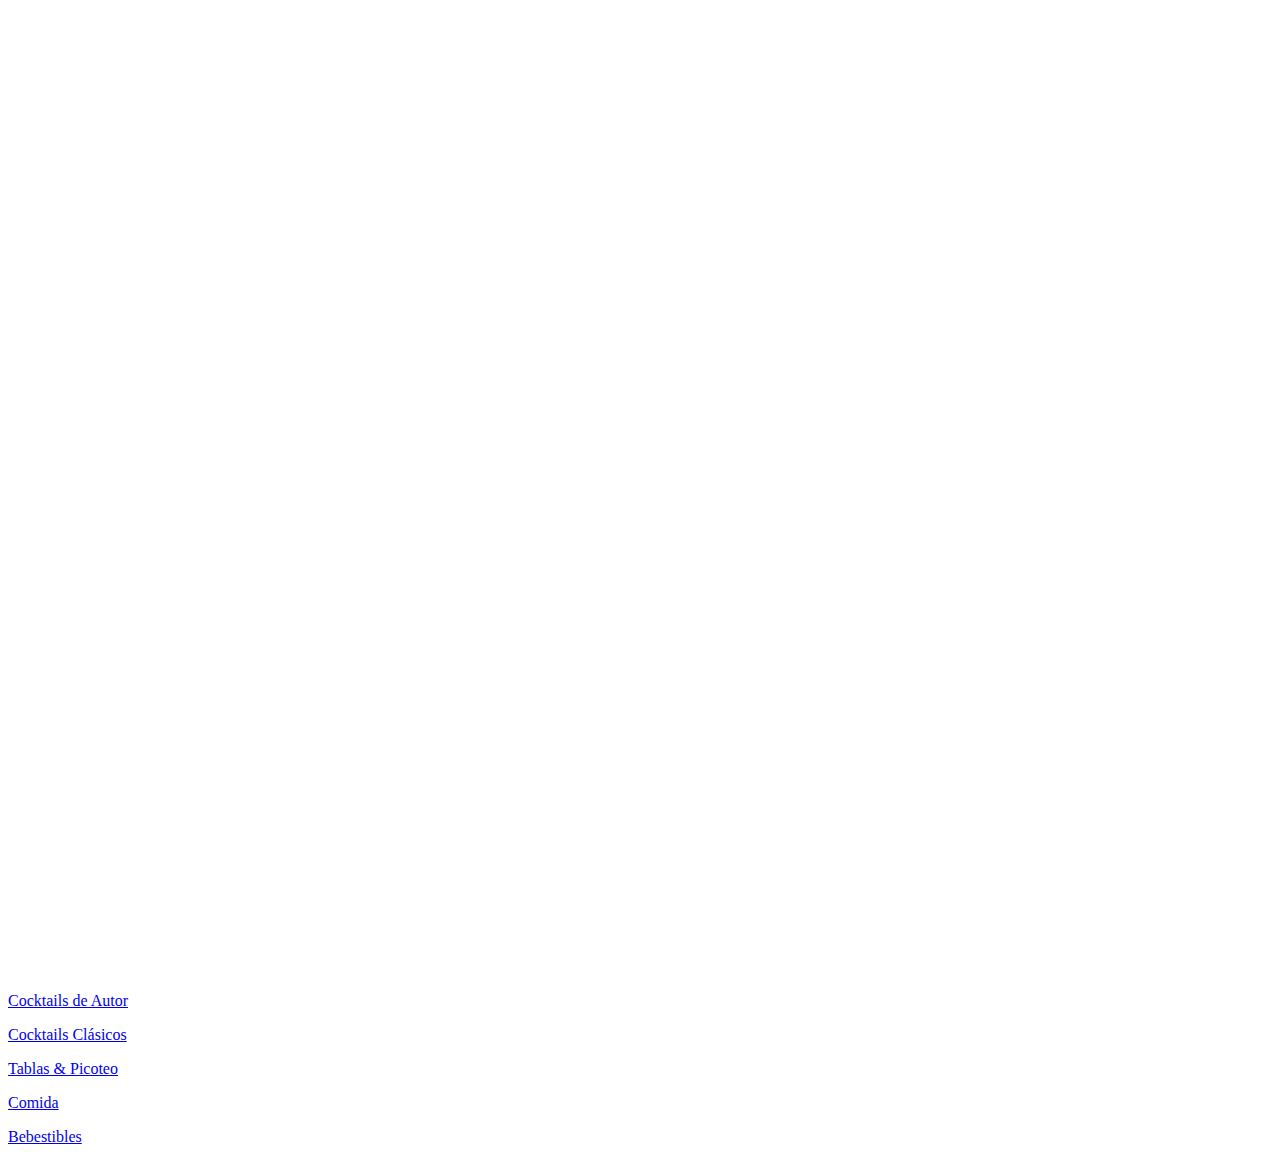
==== index.html @ 104e2832 "Rename home.html to index.html" ====
<!DOCTYPE html>
<html lang="en">
<head>
    <meta charset="UTF-8">
    <meta http-equiv="X-UA-Compatible" content="IE=edge">
    <meta name="viewport" content="width=device-width, initial-scale=1.0">
    <title>Indice</title>
    <link rel="stylesheet" href="style.css" type="text/css" media="all">
</head>
<body>
<div class="containerindice">
    <div class="logo">
        <img src="./img/Logo-blanco.svg" alt="">
    </div>
    <div class="menu">
       <a href="./cocktails_autor.html"><p>Cocktails de Autor</p></a>
       <a href="./cocktails_clasicos.html"><p>Cocktails Clásicos</p></a>
       <a href="./tablas_picoteo.html"><p>Tablas & Picoteo</p></a>
       <a href="./comida.html"><p>Comida</p></a>
       <a href="./bebestibles.html"><p>Bebestibles</p></a>
    </div>
</div>
</body>
</html>
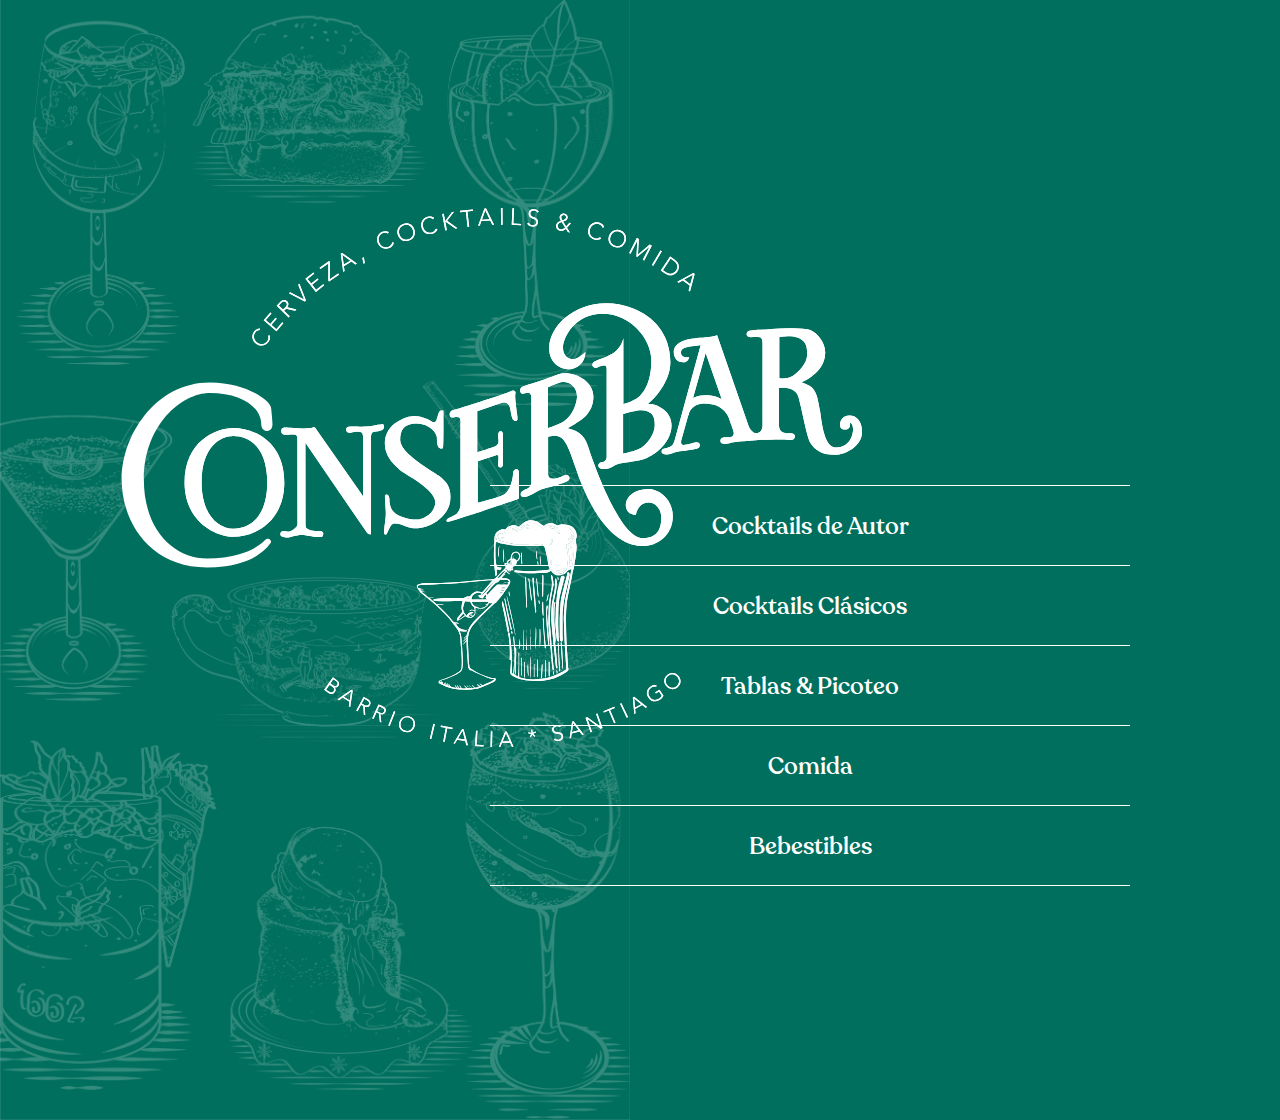
==== commit 3534f17f: "Add files via upload" ====
--- a/index.html
+++ b/index.html
@@ -21,4 +21,4 @@
     </div>
 </div>
 </body>
-</html>
+</html>--- a/style.css
+++ b/style.css
@@ -0,0 +1,206 @@
+@font-face {
+    font-family: Recoleta;
+    src: url("./fonts/Recoleta-Medium.otf") format("opentype");
+}
+
+@font-face {
+    font-family: Texta Regular;
+    src: url("./fonts/Texta-Regular.otf") format("opentype");
+}
+
+@font-face {
+    font-family: Texta Bold;
+    src: url("./fonts/Texta-Bold.otf") format("opentype");
+}
+
+@font-face {
+    font-family: Texta Italica;
+    src: url("./fonts/Texta-It.otf") format("opentype");
+}
+
+.containerindice {
+    width: 100%;
+    height: 1104px;
+    display: inline-block;
+}
+
+body {
+    background-image: url('img/fondo_indice.png');
+    background-size: contain;
+    background-repeat: no-repeat;
+    background-color: #006f5d;
+}
+
+.logo {
+    width: 60%;
+    position: relative;
+    margin: 0px auto;
+    margin-left: 105px;
+    margin-top: 180px;
+}
+
+.menu {
+    width: 50%;
+    color: white;
+    text-align: center;
+    border-top: 1px solid white;
+    position: absolute;
+    z-index: 15;
+    top: 65%;
+    left: 50%;
+    margin: -100px 0 0 -150px;
+
+}
+
+.menu p{
+    border-bottom: 1px solid white;
+    padding-bottom: 22px;
+    font-family: Recoleta;
+    font-size: 18pt;
+}
+
+a { 
+    color: white; 
+    text-decoration: none;
+}
+
+.bodymenu {
+    background-image: url('img/textura.jpg');
+    background-size: cover;
+    background-repeat: repeat;
+}
+
+.container {
+    width: 100%;
+    display: inline-block;
+}
+
+h1 {
+    text-align: center;
+    color: #006f5d;
+    margin-bottom: 0px;
+    font-family: Recoleta;
+    font-size: 2.5em;
+}
+
+h2 {
+    font-family: Recoleta;
+    font-size: 1.2em;
+    margin-bottom: -20px;
+}
+
+h3 {
+    font-family: Texta Bold;
+    font-size: 1.2em;
+    color: #006f5d;
+    margin-bottom: -20px;
+    text-align: right;
+}
+
+h4 {
+    color: #ba814d;
+    margin-bottom: 0px;
+    font-family: Recoleta;
+    font-size: 2em;
+}
+
+h5 {
+    color: #ba814d;
+    margin-bottom: 0px;
+    font-family: Recoleta;
+    font-size: 1.5em;
+}
+
+h6 {
+    font-family: Texta Bold;
+    font-size: 1em;
+    color: #006f5d;
+    text-align: center;
+    margin-right: 10px;
+}
+
+p {
+    font-family: Texta Regular;
+    font-size: 1em;
+}
+
+table {
+    width: 100%;
+    border-spacing: 0;
+    padding: 0;
+}
+
+.destilados td {
+    padding-left: 20px;
+    padding-right: 20px;
+    height: 10px;
+    border:1px solid #c2da3f;
+}
+
+.lineright {
+    border-right: 1px solid #006f5d;
+}
+
+.lineup {
+    border-top: 1px solid #006f5d;
+}
+
+.linedown {
+    padding-bottom: 10px;
+}
+
+.returnindex {
+    color: #006f5d;
+    font-family: Recoleta;
+    padding: 15px 32px;
+    font-size: 16px;
+    margin-top: 20px;
+    margin-bottom: 20px;
+  }
+
+/* Style the navbar */
+#navbar {
+    width: 100%;
+    overflow: hidden;
+    background-color: #006f5d;
+  }
+  
+  /* Navbar links */
+  #navbar a {
+    font-family: Recoleta;
+    font-size: 0.8em;
+    float: left;
+    display: block;
+    color: #f2f2f2;
+    text-align: center;
+  }  
+  /* The sticky class is added to the navbar with JS when it reaches its scroll position */
+  .sticky {
+    position: fixed;
+    top: 0;
+    width: 100%;
+  }
+  
+  /* Add some top padding to the page content to prevent sudden quick movement (as the navigation bar gets a new position at the top of the page (position:fixed and top:0) */
+  .sticky + .content {
+    padding-top: 60px;
+  }
+
+  ul {
+    list-style:none;
+    text-align: center;
+  }
+  ul li{
+    display:inline-block; 
+    padding:0 7px; 
+    position:relative;
+  }
+  ul li:not(:last-child)::after{
+    content:""; 
+    border:1px solid #e2e2e2;
+    border-width: 1px 1px 0 0;
+    position:absolute; 
+    right:-3px; 
+    top:0; 
+    height:100%;
+  }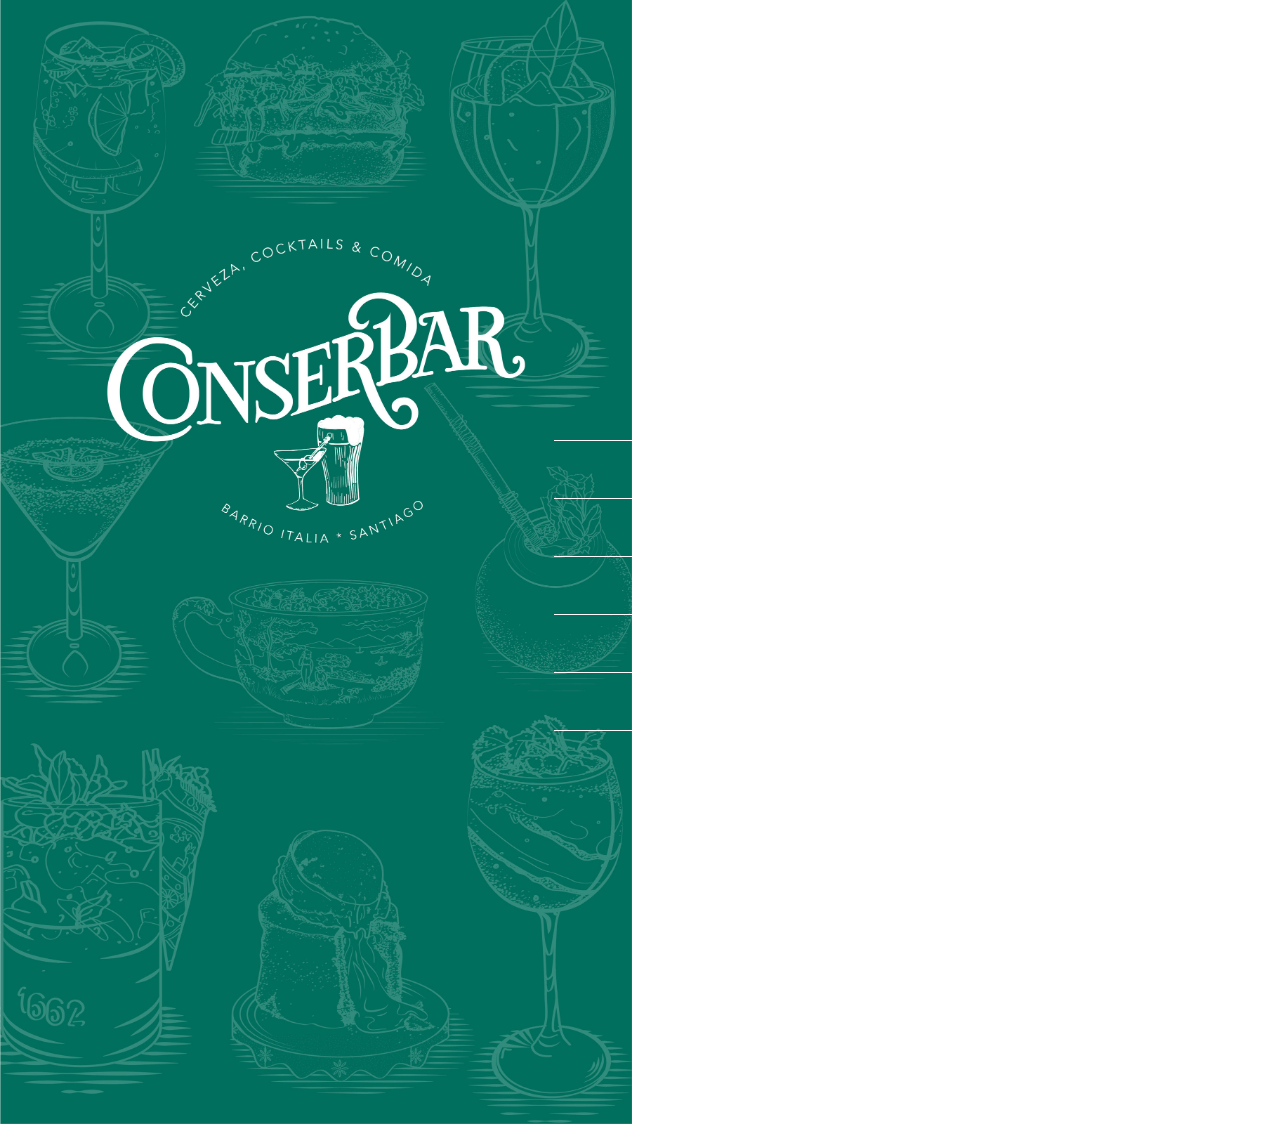
==== commit 26618276: "Add files via upload" ====
--- a/index.html
+++ b/index.html
@@ -9,9 +9,6 @@
 </head>
 <body>
 <div class="containerindice">
-    <div class="logo">
-        <img src="./img/Logo-blanco.svg" alt="">
-    </div>
     <div class="menu">
        <a href="./cocktails_autor.html"><p>Cocktails de Autor</p></a>
        <a href="./cocktails_clasicos.html"><p>Cocktails Clásicos</p></a>
--- a/style.css
+++ b/style.css
@@ -25,18 +25,9 @@
 }
 
 body {
-    background-image: url('img/fondo_indice.png');
+    background-image: url('img/fondo_indice.jpg');
     background-size: contain;
     background-repeat: no-repeat;
-    background-color: #006f5d;
-}
-
-.logo {
-    width: 60%;
-    position: relative;
-    margin: 0px auto;
-    margin-left: 105px;
-    margin-top: 180px;
 }
 
 .menu {
@@ -46,10 +37,9 @@
     border-top: 1px solid white;
     position: absolute;
     z-index: 15;
-    top: 65%;
-    left: 50%;
+    top: 60%;
+    left: 55%;
     margin: -100px 0 0 -150px;
-
 }
 
 .menu p{
@@ -57,6 +47,7 @@
     padding-bottom: 22px;
     font-family: Recoleta;
     font-size: 18pt;
+    margin-top: 20px;
 }
 
 a { 
@@ -86,7 +77,7 @@
 h2 {
     font-family: Recoleta;
     font-size: 1.2em;
-    margin-bottom: -20px;
+    margin-bottom: -0px;
 }
 
 h3 {
@@ -108,20 +99,33 @@
     color: #ba814d;
     margin-bottom: 0px;
     font-family: Recoleta;
-    font-size: 1.5em;
+    font-size: 1.2em;
 }
 
 h6 {
     font-family: Texta Bold;
     font-size: 1em;
-    color: #006f5d;
+    color: #006f5d; 
     text-align: center;
     margin-right: 10px;
+    line-height: 20px;
+    margin: 0px;
 }
 
 p {
     font-family: Texta Regular;
     font-size: 1em;
+    line-height: 15px;
+    margin: 0px;
+}
+
+.price {
+    font-family: Texta Bold;
+    font-size: 1.2em;
+    color: #006f5d; 
+    text-align: center;
+    margin-right: 10px;
+    margin-bottom: -20px;
 }
 
 table {
@@ -130,11 +134,16 @@
     padding: 0;
 }
 
+.destilados {
+    width: 100%;
+    border-spacing: 0;
+    border-collapse: collapse;
+}
+
 .destilados td {
-    padding-left: 20px;
-    padding-right: 20px;
+    padding: 10px; 
+    margin: 0;
     height: 10px;
-    border:1px solid #c2da3f;
 }
 
 .lineright {
@@ -147,6 +156,11 @@
 
 .linedown {
     padding-bottom: 10px;
+}
+
+span {
+    color: #006f5d;
+    font-size: 0.8em;
 }
 
 .returnindex {
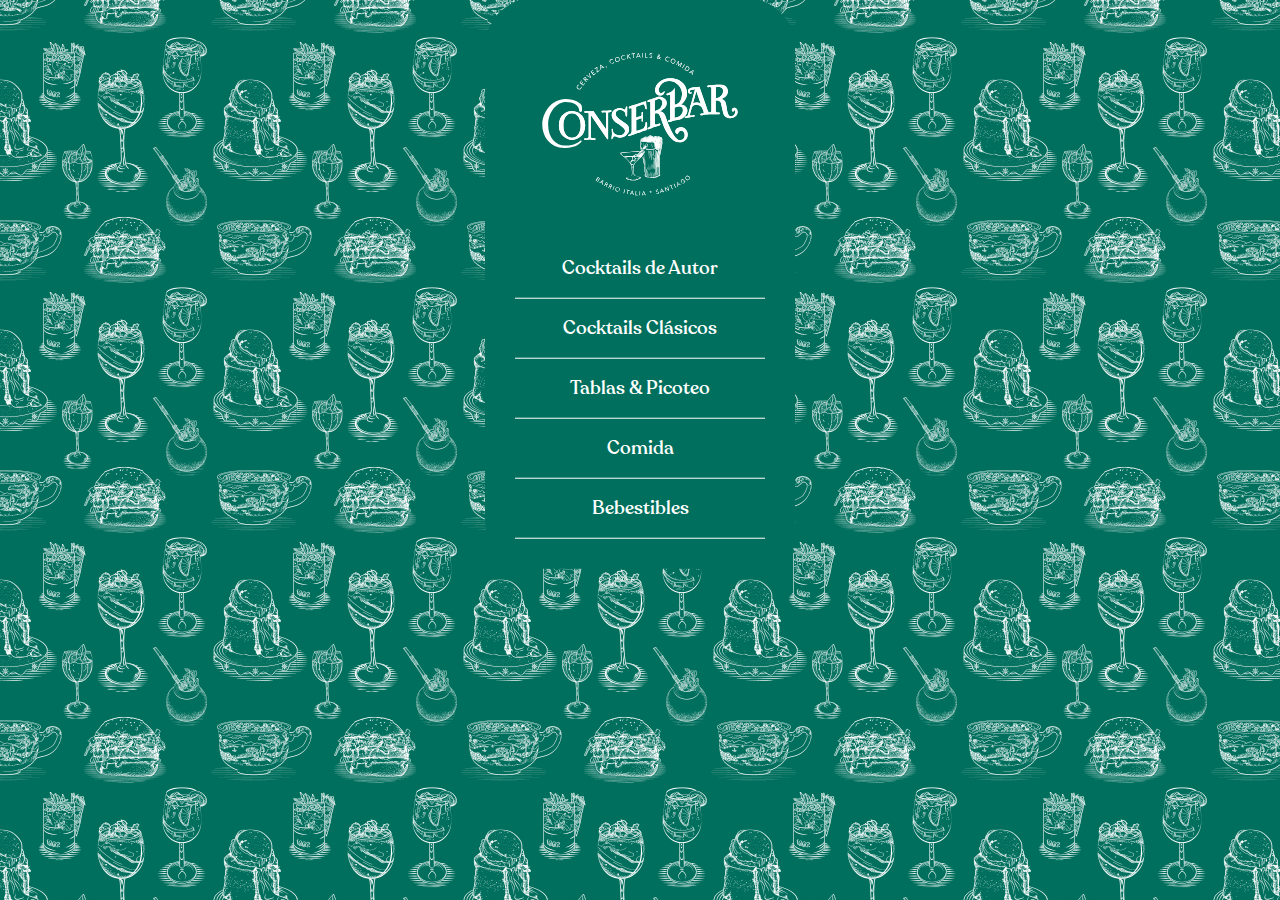
==== commit 1f9f668e: "Add files via upload" ====
--- a/index.html
+++ b/index.html
@@ -7,9 +7,11 @@
     <title>Indice</title>
     <link rel="stylesheet" href="style.css" type="text/css" media="all">
 </head>
-<body>
+<body class="bodyportada">
 <div class="containerindice">
+
     <div class="menu">
+        <img src="./img/Logo-blanco.svg" class="imgindice"><br>
        <a href="./cocktails_autor.html"><p>Cocktails de Autor</p></a>
        <a href="./cocktails_clasicos.html"><p>Cocktails Clásicos</p></a>
        <a href="./tablas_picoteo.html"><p>Tablas & Picoteo</p></a>
--- a/style.css
+++ b/style.css
@@ -20,34 +20,45 @@
 
 .containerindice {
     width: 100%;
-    height: 1104px;
-    display: inline-block;
+    height: 550px;
+    position: relative;
 }
 
 body {
-    background-image: url('img/fondo_indice.jpg');
-    background-size: contain;
-    background-repeat: no-repeat;
+    background-color: #006f5d;
+}
+
+.bodyportada {
+    background-image: url('img/pattern.jpg');
+    background-repeat: repeat;
+}
+
+.imgindice {
+    width: 200px;
+    padding: 20px;
+    display:block;
+    margin:auto;
 }
 
 .menu {
-    width: 50%;
-    color: white;
-    text-align: center;
-    border-top: 1px solid white;
+    margin: 0;
     position: absolute;
-    z-index: 15;
-    top: 60%;
-    left: 55%;
-    margin: -100px 0 0 -150px;
+    top: 50%;
+    left: 50%;
+    -ms-transform: translate(-50%, -50%);
+    transform: translate(-50%, -50%);
+    width: 250px;
+    background-color: #006f5d;
+    border-radius: 50px;
+    padding: 30px;
 }
 
 .menu p{
     border-bottom: 1px solid white;
-    padding-bottom: 22px;
-    font-family: Recoleta;
-    font-size: 18pt;
-    margin-top: 20px;
+    padding: 22px;
+    font-family: Recoleta;
+    font-size: 14pt;
+    text-align: center;
 }
 
 a { 
@@ -66,6 +77,11 @@
     display: inline-block;
 }
 
+.containerbebestibles {
+    width: 90%;
+    display: inline-block;
+}
+
 h1 {
     text-align: center;
     color: #006f5d;
@@ -107,14 +123,14 @@
     font-size: 1em;
     color: #006f5d; 
     text-align: center;
-    margin-right: 10px;
+    margin-right: 0px;
     line-height: 20px;
     margin: 0px;
 }
 
 p {
     font-family: Texta Regular;
-    font-size: 1em;
+    font-size: 0.9em;
     line-height: 15px;
     margin: 0px;
 }
@@ -135,13 +151,13 @@
 }
 
 .destilados {
-    width: 100%;
+    width: 90%;
     border-spacing: 0;
     border-collapse: collapse;
 }
 
 .destilados td {
-    padding: 10px; 
+    padding: 5px; 
     margin: 0;
     height: 10px;
 }
@@ -166,10 +182,9 @@
 .returnindex {
     color: #006f5d;
     font-family: Recoleta;
-    padding: 15px 32px;
+    padding: 50px 32px 50px 0px;
     font-size: 16px;
-    margin-top: 20px;
-    margin-bottom: 20px;
+    text-align: center;
   }
 
 /* Style the navbar */
@@ -183,8 +198,8 @@
   #navbar a {
     font-family: Recoleta;
     font-size: 0.8em;
-    float: left;
-    display: block;
+    float: none;
+    display: inline-block;
     color: #f2f2f2;
     text-align: center;
   }  
@@ -192,6 +207,7 @@
   .sticky {
     position: fixed;
     top: 0;
+    left: 0;
     width: 100%;
   }
   
@@ -200,21 +216,17 @@
     padding-top: 60px;
   }
 
+/* Este codigo es para las lineas entre items */
   ul {
-    list-style:none;
-    text-align: center;
+    list-style: none;
+    text-align: center;
+    margin-block-start: 0.5em;
+    margin-block-end: 0.5em;
+    padding-inline-start: 5px;
   }
   ul li{
     display:inline-block; 
-    padding:0 7px; 
+    padding:0 5px; 
     position:relative;
-  }
-  ul li:not(:last-child)::after{
-    content:""; 
-    border:1px solid #e2e2e2;
-    border-width: 1px 1px 0 0;
-    position:absolute; 
-    right:-3px; 
-    top:0; 
-    height:100%;
+    
   }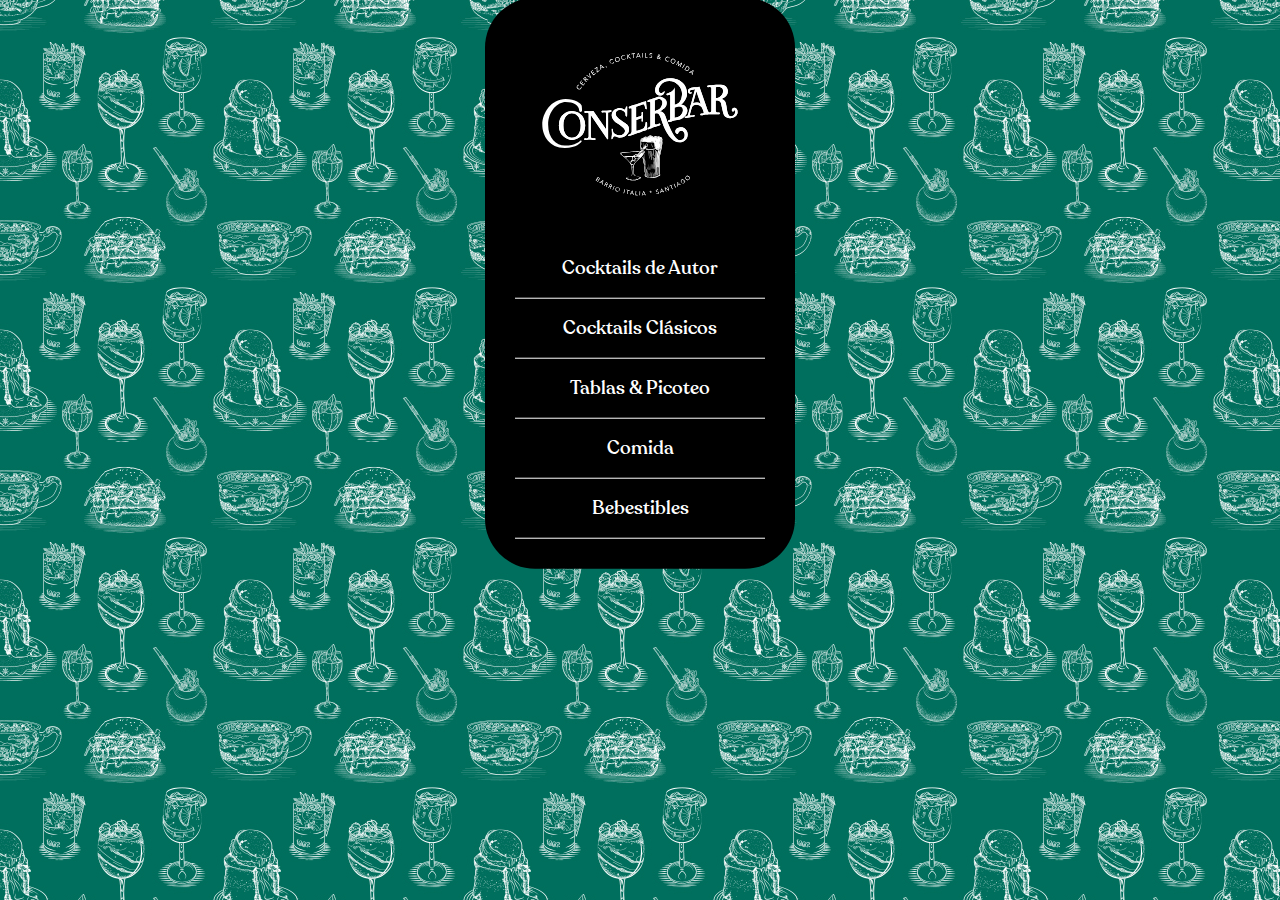
==== commit aef4fe4a: "Add files via upload" ====
--- a/index.html
+++ b/index.html
@@ -9,8 +9,7 @@
 </head>
 <body class="bodyportada">
 <div class="containerindice">
-
-    <div class="menu">
+    <div class="menu" style="background-color: #000; border-radius: 50px; padding: 30px;">
         <img src="./img/Logo-blanco.svg" class="imgindice"><br>
        <a href="./cocktails_autor.html"><p>Cocktails de Autor</p></a>
        <a href="./cocktails_clasicos.html"><p>Cocktails Clásicos</p></a>
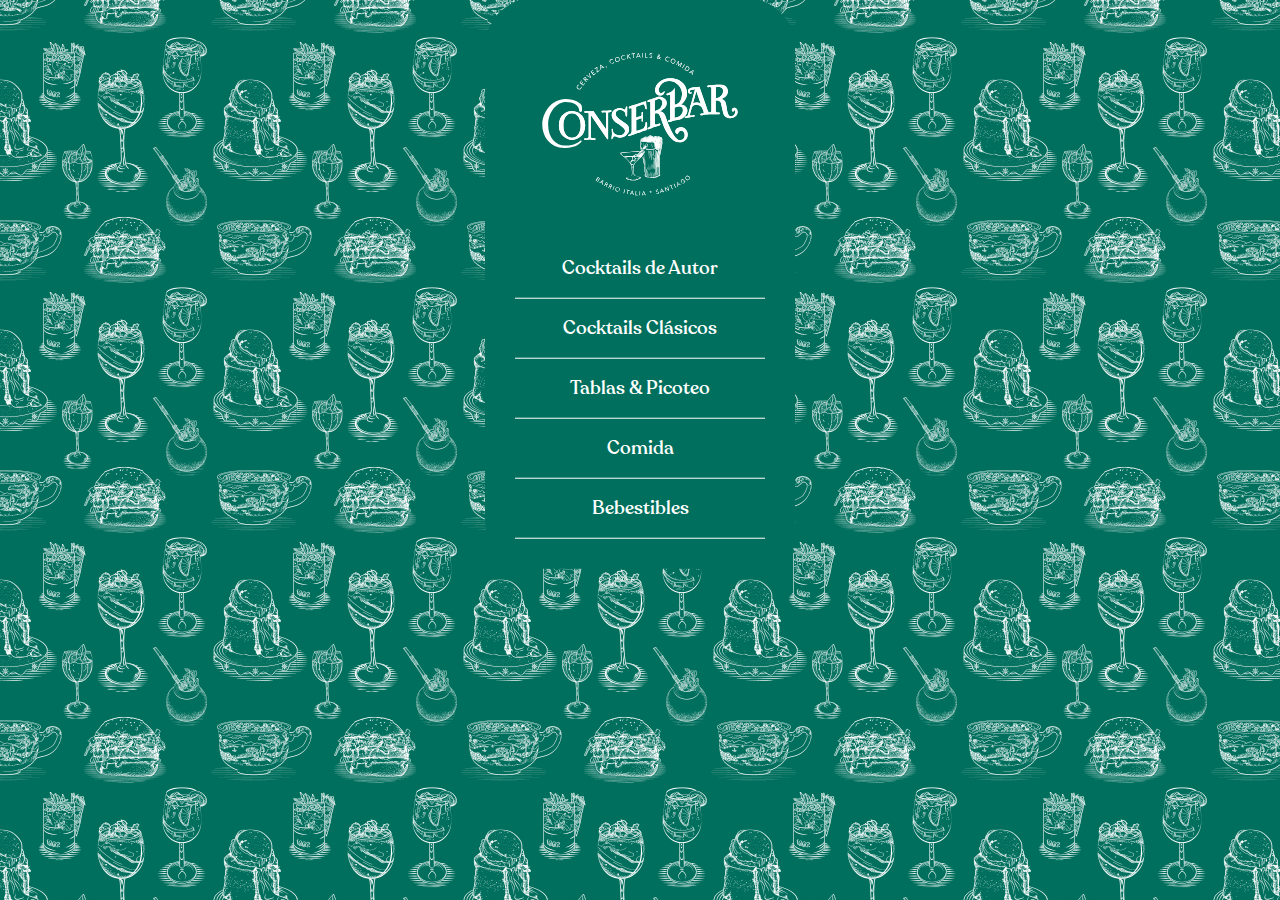
==== commit e7ab1581: "Add files via upload" ====
--- a/index.html
+++ b/index.html
@@ -9,7 +9,7 @@
 </head>
 <body class="bodyportada">
 <div class="containerindice">
-    <div class="menu" style="background-color: #000; border-radius: 50px; padding: 30px;">
+    <div class="menu" style="background-color: #006f5d; border-radius: 50px; padding: 30px;">
         <img src="./img/Logo-blanco.svg" class="imgindice"><br>
        <a href="./cocktails_autor.html"><p>Cocktails de Autor</p></a>
        <a href="./cocktails_clasicos.html"><p>Cocktails Clásicos</p></a>
